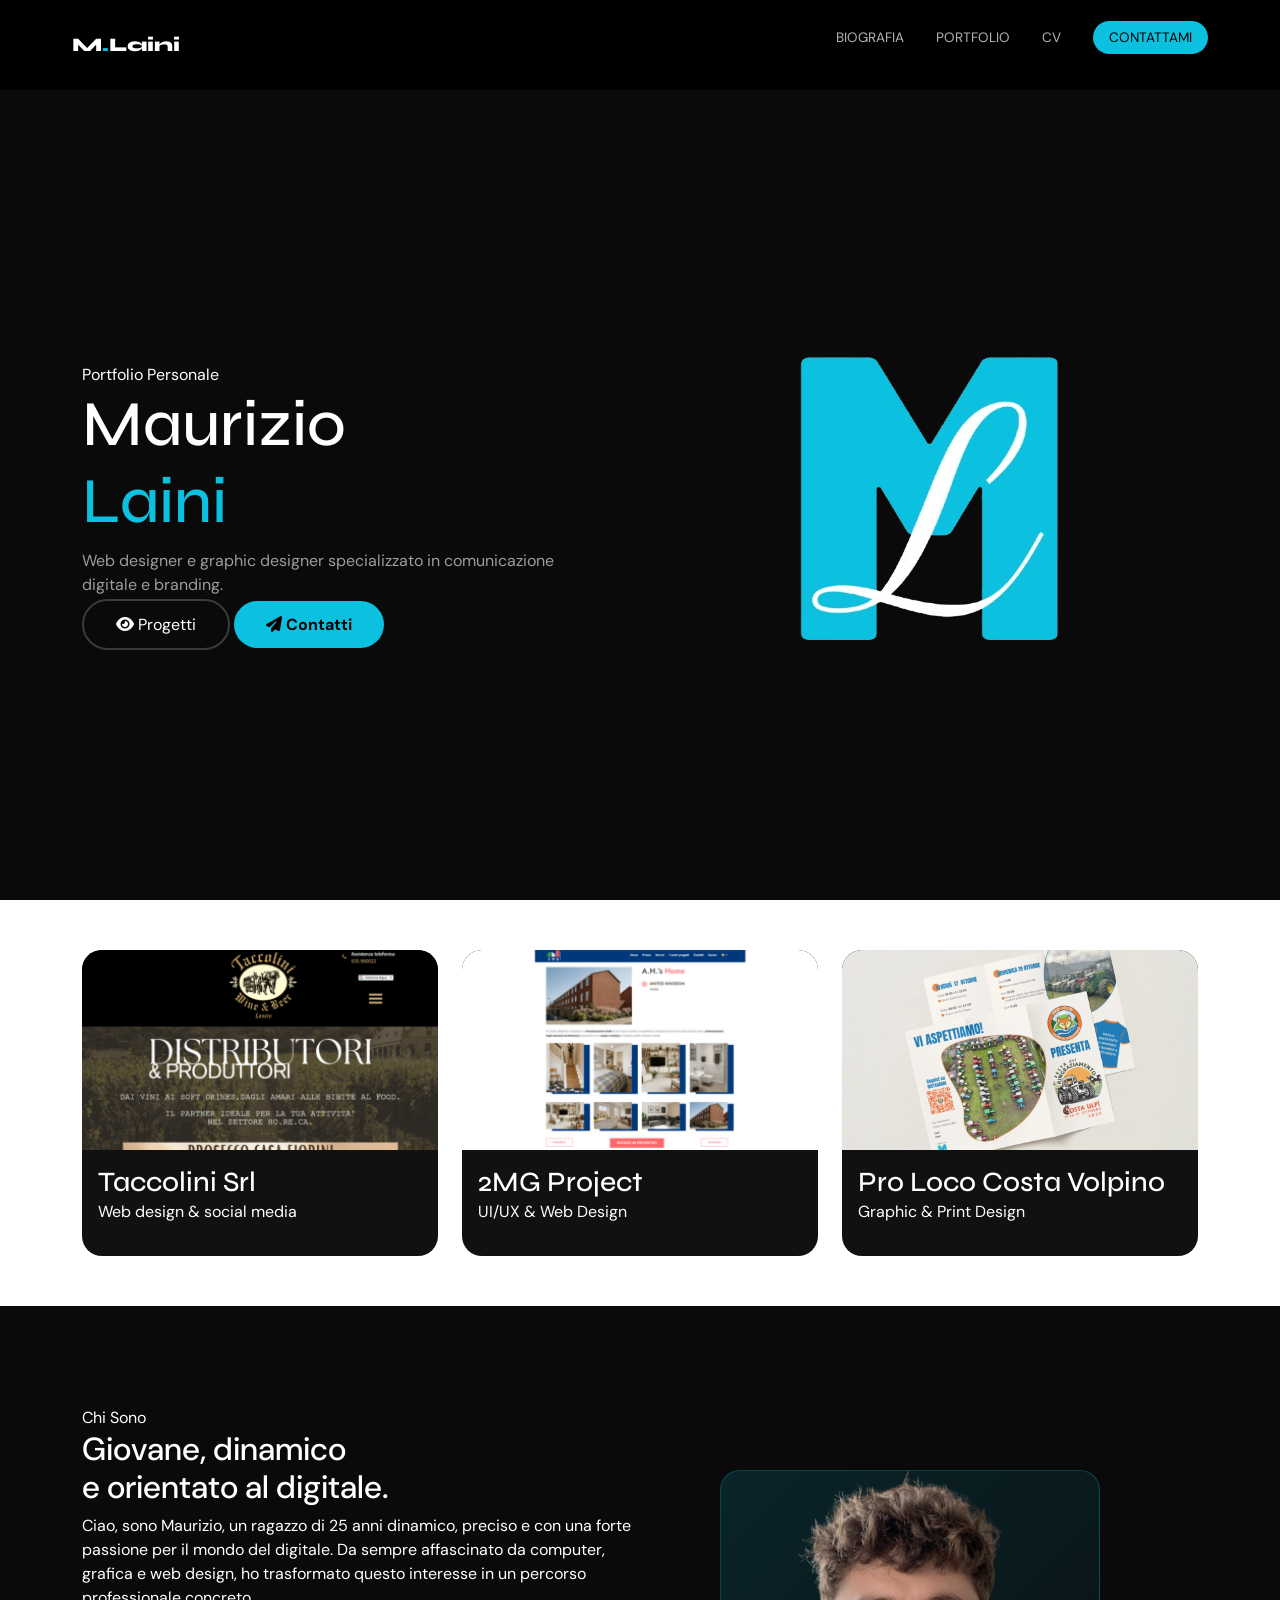
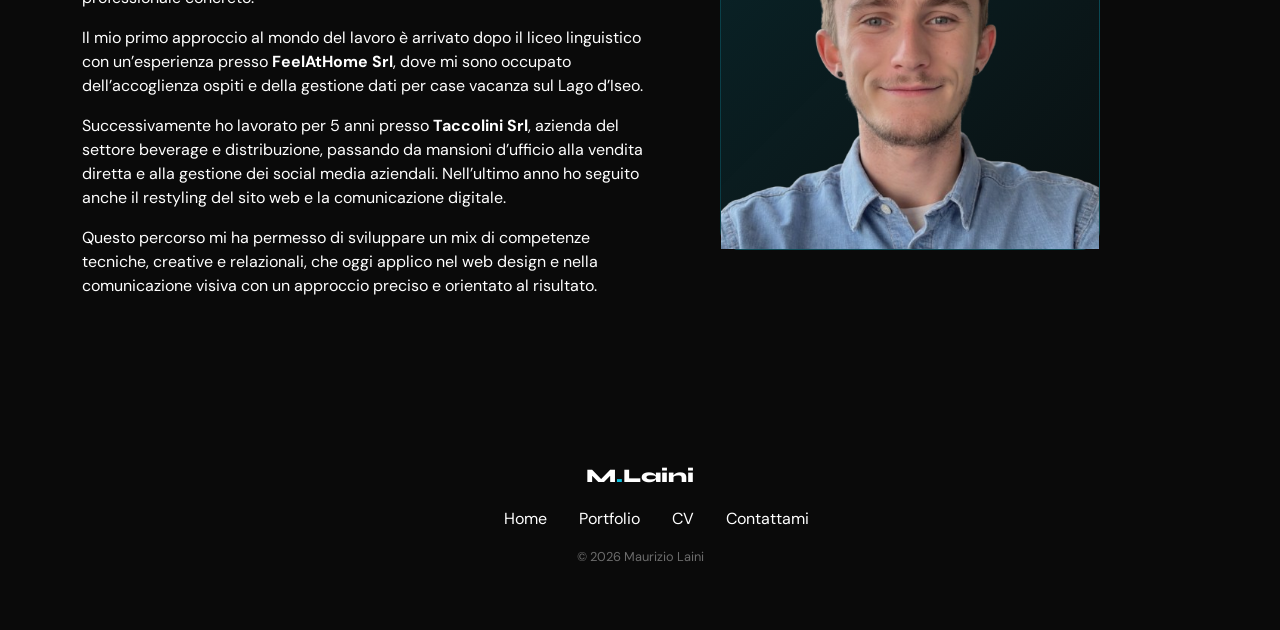
==== index.html @ 360e99af "Add files via upload" ====
<!DOCTYPE html>
<html lang="it">
<head>
  <meta charset="UTF-8">
  <meta name="viewport" content="width=device-width, initial-scale=1.0">
  <title>Maurizio Laini – Web & Graphic Designer</title>

  <meta name="description" content="Portfolio di Maurizio Laini, web designer e graphic designer specializzato in comunicazione digitale, branding e sviluppo web.">

  <!-- Open Graph -->
  <meta property="og:title" content="Maurizio Laini – Web & Graphic Designer">
  <meta property="og:description" content="Portfolio di Maurizio Laini, web designer e graphic designer specializzato in comunicazione digitale, branding e sviluppo web.">
  <meta property="og:type" content="website">
  <meta property="og:url" content="https://mauriziolaini.it">
  <meta property="og:image" content="images/og-preview.jpg">

  <!-- Fonts -->
  <link rel="preconnect" href="https://fonts.googleapis.com">
  <link rel="preconnect" href="https://fonts.gstatic.com" crossorigin>
  <link href="https://fonts.googleapis.com/css2?family=Syne:wght@700;800&family=DM+Sans:wght@400;500;700&display=swap" rel="stylesheet">

  <!-- CSS -->
  <link rel="stylesheet" href="https://cdn.jsdelivr.net/npm/bootstrap@5.3.2/dist/css/bootstrap.min.css">
  <link rel="stylesheet" href="https://cdnjs.cloudflare.com/ajax/libs/font-awesome/6.5.1/css/all.min.css">
  <link rel="stylesheet" href="css/style.css">

  <!-- FAVICON -->
  <link rel="icon" href="favicon.png" type="image/png">
</head>

<body>

<header>
  <nav class="navbar">

    <div class="nav-container">

      <a href="index.html" class="nav-brand">M<span>.</span>Laini</a>

      <!-- CHECKBOX -->
      <input type="checkbox" id="menu-toggle">

      <!-- HAMBURGER -->
      <label for="menu-toggle" class="nav-toggle">
        <span></span>
        <span></span>
        <span></span>
      </label>

      <!-- MENU -->
      <ul class="nav-links">
        <li><a href="index.html#about">Biografia</a></li>
        <li><a href="index.html#portfolio">Portfolio</a></li>
        <li><a href="cv.html">CV</a></li>
        <li><a href="contattami.html" class="nav-cta">Contattami</a></li>
      </ul>

    </div>

  </nav>
</header>

<main>

<section class="hero" id="home">
  <div class="container">
    <div class="row align-items-center">

      <div class="col-lg-6 hero-content">
        <div class="hero-eyebrow">Portfolio Personale</div>

        <h1 class="hero-name">
          Maurizio<br><span class="highlight">Laini</span>
        </h1>

        <p class="hero-subtitle">
          Web designer e graphic designer specializzato in comunicazione digitale e branding.
        </p>

        <div class="hero-btns">
          <a href="#portfolio" class="btn-outline"><i class="fa-solid fa-eye"></i> Progetti</a>
          <a href="contattami.html" class="btn-primary"><i class="fa-solid fa-paper-plane"></i> Contatti</a>
        </div>
      </div>

      <div class="col-lg-6 hero-image-wrap">
        <div class="hero-img-frame">
          <img src="img/Logo_No_Background 500x500.png" alt="Logo Maurizio Laini">
        </div>
      </div>

    </div>
  </div>
</section>

<section id="portfolio">
  <div class="container">
    <div class="portfolio-grid">

      <article class="portfolio-card">
        <div class="card-img">
          <img src="img/Taccolini_1.png" alt="Sito Taccolini">
        </div>
        <div class="card-body">
          <h3 class="card-title">
            <a href="https://www.taccolini.it/" target="_blank">Taccolini Srl</a>
          </h3>
          <p class="card-desc">Web design & social media</p>
        </div>
      </article>

      <article class="portfolio-card">
        <div class="card-img">
          <img src="img/2mgproject_3.png" alt="Sito 2MG Project">
        </div>
        <div class="card-body">
          <h3 class="card-title">
            <a href="https://www.2mgproject.com/" target="_blank">2MG Project</a>
          </h3>
          <p class="card-desc">UI/UX & Web Design</p>
        </div>
      </article>

      <article class="portfolio-card">
        <div class="card-img">
          <img src="img/Proloco_Ringraziamento 2.png" alt="Pro Loco Costa Volpino">
        </div>
        <div class="card-body">
          <h3 class="card-title">
            <a href="https://www.instagram.com/prolococostavolpino/" target="_blank">Pro Loco Costa Volpino</a>
          </h3>
          <p class="card-desc">Graphic & Print Design</p>
        </div>
      </article>

    </div>
  </div>
</section>

<section id="about" class="about">
  <div class="container">
    <div class="about-grid">

      <div class="about-content">
        <div class="section-label">Chi Sono</div>
        <h2 class="section-title">Giovane, dinamico<br>e orientato al digitale.</h2>

        <p class="section-desc">
          Ciao, sono Maurizio, un ragazzo di 25 anni dinamico, preciso e con una forte passione per il mondo del digitale.
          Da sempre affascinato da computer, grafica e web design, ho trasformato questo interesse in un percorso professionale concreto.
        </p>

        <p class="section-desc">
          Il mio primo approccio al mondo del lavoro è arrivato dopo il liceo linguistico con un’esperienza presso
          <strong>FeelAtHome Srl</strong>, dove mi sono occupato dell’accoglienza ospiti e della gestione dati per case vacanza sul Lago d’Iseo.
        </p>

        <p class="section-desc">
          Successivamente ho lavorato per 5 anni presso <strong>Taccolini Srl</strong>, azienda del settore beverage e distribuzione,
          passando da mansioni d’ufficio alla vendita diretta e alla gestione dei social media aziendali.
          Nell’ultimo anno ho seguito anche il restyling del sito web e la comunicazione digitale.
        </p>

        <p class="section-desc">
          Questo percorso mi ha permesso di sviluppare un mix di competenze tecniche, creative e relazionali,
          che oggi applico nel web design e nella comunicazione visiva con un approccio preciso e orientato al risultato.
        </p>
      </div>

      <div class="about-image">
        <div class="about-frame">
          <img src="img/me.png" alt="Foto Maurizio Laini">
        </div>
      </div>

    </div>
  </div>
</section>

</main>

<footer>
  <div class="container">
    <div class="nav-brand">M<span>.</span>Laini</div>

    <ul class="footer-links">
      <li><a href="index.html">Home</a></li>
      <li><a href="#portfolio">Portfolio</a></li>
      <li><a href="cv.html">CV</a></li>
      <li><a href="contattami.html">Contattami</a></li>
    </ul>

    <p class="footer-copy">© 2026 Maurizio Laini</p>
  </div>
</footer>

</body>
</html>
---- css/style.css ----
/* VARIABILI */
:root {
  --primary: #0cc0df;
  --black: #0a0a0a;
  --white: #fff;
  --gray: #f4f4f4;
  --gray-light: #f8f9fa;
  --gray-mid: #e5e5e5;
  --gray-text: #777;
  --text: #555;

  --radius: 12px;
  --radius-lg: 20px;

  --transition: all 0.3s ease;

  --font-display: 'Syne', sans-serif;
  --font-body: 'DM Sans', sans-serif;
}

/* BODY */
* {
  margin: 0;
  padding: 0;
  box-sizing: border-box;
}

body {
  font-family: var(--font-body);
  background: var(--white);
  color: var(--black);
  overflow-x: hidden;
}

a {
  text-decoration: none;
  color: inherit;
}

/* NAVBAR */
.navbar {
  position: fixed;
  top: 0;
  width: 100%;
  height: 90px;
  display: flex;
  align-items: center;
  background: rgba(0, 0, 0, 0.95);
  backdrop-filter: blur(10px);
  z-index: 1000;
}

.nav-container {
  width: 100%;
  max-width: 1200px;
  margin: 0 auto;
  padding: 0 2rem;
  display: flex;
  justify-content: space-between;
  align-items: center;
}

.nav-brand {
  font-family: var(--font-display);
  font-weight: 800;
  color: var(--white);
  font-size: 1.2rem;
}

.nav-brand span {
  color: var(--primary);
}

/* MENU DESKTOP */
.nav-links {
  display: flex;
  gap: 2rem;
  list-style: none;
}

.nav-links a {
  color: rgba(255, 255, 255, 0.7);
  font-size: 0.85rem;
  text-transform: uppercase;
  transition: var(--transition);
}

.nav-links a:hover {
  color: var(--white);
}

.nav-cta {
  background: var(--primary);
  padding: 0.5rem 1rem;
  border-radius: 50px;
  color: #000 !important;
}

/* CHECKBOX */
#menu-toggle {
  display: none;
}

/* HAMBURGER */
.nav-toggle {
  display: none;
  flex-direction: column;
  gap: 5px;
  cursor: pointer;
}

.nav-toggle span {
  width: 26px;
  height: 3px;
  background: white;
  border-radius: 2px;
  transition: 0.3s;
}

/* MOBILE */
@media (max-width: 991px) {

  .nav-toggle {
    display: flex;
  }

  .nav-links {
    position: absolute;
    top: 90px;
    left: 0;
    width: 100%;
    background: var(--black);

    flex-direction: column;
    align-items: center;
    gap: 1.5rem;

    max-height: 0;
    overflow: hidden;

    transition: max-height 0.4s ease;
    padding: 0;
  }

  .nav-links li {
    padding: 10px 0;
  }

  /* MENU APERTO */
  #menu-toggle:checked ~ .nav-links {
    max-height: 400px;
    padding: 20px 0;
  }

  /* ANIMAZIONE HAMBURGER */
  #menu-toggle:checked + .nav-toggle span:nth-child(1) {
    transform: rotate(45deg) translate(5px, 5px);
  }

  #menu-toggle:checked + .nav-toggle span:nth-child(2) {
    opacity: 0;
  }

  #menu-toggle:checked + .nav-toggle span:nth-child(3) {
    transform: rotate(-45deg) translate(6px, -6px);
  }
}

/* HERO */
.hero {
  min-height: 100vh;
  background: var(--black);
  color: var(--white);
  display: flex;
  align-items: center;
  padding-top: 100px;
}

.hero-name {
  font-family: var(--font-display);
  font-size: 4rem;
}

.highlight {
  color: var(--primary);
}

.hero-subtitle {
  max-width: 500px;
  color: rgba(255, 255, 255, 0.6);
}

.hero-img-frame {
  text-align: center;
}

/* BUTTONS */
.btn-primary {
  background: var(--primary);
  padding: 0.8rem 2rem;
  border-radius: 50px;
  color: #000;
  font-weight: 700;
}

.btn-outline {
  border: 2px solid rgba(255, 255, 255, 0.2);
  padding: 0.8rem 2rem;
  border-radius: 50px;
  color: var(--white);
}

/* PORTFOLIO */
.portfolio-grid {
  display: grid;
  grid-template-columns: repeat(3, 1fr);
  gap: 1.5rem;
  padding: 50px 0;
}

.portfolio-card {
  background: #111;
  border-radius: var(--radius-lg);
  overflow: hidden;
}

.card-img {
  height: 200px;
  background: linear-gradient(135deg, #1a1a2e, #16213e);
}

.card-img img {
  width: 100%;
  height: 100%;
  object-fit: cover;
}

.card-body {
  padding: 1rem;
  color: var(--white);
}

.card-title {
  font-family: var(--font-display);
}

/* ABOUT */
.about {
  background: var(--black);
  color: var(--white);
  padding: 100px 0;
}

.about-grid {
  display: grid;
  grid-template-columns: 1.2fr 1fr;
  gap: 4rem;
  align-items: center;
}

.about-frame {
  max-width: 380px;
  aspect-ratio: 1;
  border-radius: var(--radius-lg);
  background: linear-gradient(135deg, rgba(12, 192, 223, 0.15), rgba(12, 192, 223, 0.03));
  border: 1px solid rgba(12, 192, 223, 0.25);
  display: flex;
  align-items:center;
  justify-content: center;
}

.about-frame img {
  width: 100%;
  height: 100%;
  object-fit: cover;
}

/* CONTATTAMI */
.contact-hero {
  background: var(--black);
  color: var(--white);
  padding: 160px 0 100px;
  text-align: center;
}

.contact-grid {
  display: grid;
  grid-template-columns: 1fr 1.5fr;
  gap: 4rem;
  padding: 100px 0;
}

.contact-info {
  background: var(--black);
  color: var(--white);
  padding: 2.5rem;
  border-radius: var(--radius-lg);
}

.contact-item {
  display: flex;
  gap: 1rem;
  margin-bottom: 1.5rem;
}

.contact-icon {
  width: 40px;
  height: 40px;
  background: rgba(12, 192, 223, 0.15);
  border-radius: 10px;
  display: flex;
  align-items: center;
  justify-content: center;
  color: var(--primary);
}

.service-tags {
  display: flex;
  flex-wrap: wrap;
  gap: 0.5rem;
}

.service-tag {
  font-size: 0.75rem;
  padding: 0.3rem 0.8rem;
  border-radius: 50px;
  background: rgba(12, 192, 223, 0.1);
  color: var(--primary);
}

/* FORM */
.contact-form {
  background: var(--white);
  padding: 2.5rem;
  border-radius: var(--radius-lg);
}

.form-group {
  margin-bottom: 1.2rem;
}

.form-group input,
.form-group select,
.form-group textarea {
  width: 100%;
  padding: 0.8rem;
  border: 1px solid var(--gray-mid);
  border-radius: var(--radius);
}

.submit-btn {
  width: 100%;
  background: var(--primary);
  border: none;
  padding: 0.9rem;
  border-radius: 50px;
  font-weight: 700;
}

/* CV */
.cv-page {
  background: var(--gray-light);
  padding-top: 100px;
}

.cv-hero {
  background: var(--black);
  color: var(--white);
  padding: 160px 0 100px;
  text-align: center;
}
.cv-container {
  background: var(--white);
  border-radius: var(--radius-lg);
  padding: 3rem;
  margin-top: -60px;
  box-shadow: 0 20px 60px rgba(0, 0, 0, 0.08);
}

.cv-header {
  display: flex;
  gap: 2rem;
  align-items: center;
  border-bottom: 1px solid var(--gray-mid);
  padding-bottom: 2rem;
  margin-bottom: 2rem;
}

.cv-avatar {
  width: 80px;
  height: 80px;
  border-radius: 50%;
  background: var(--primary);
  display: flex;
  align-items: center;
  justify-content: center;
  font-weight: 800;
}

.cv-body {
  display: grid;
  grid-template-columns: 300px 1fr;
  gap: 3rem;
}

.cv-sidebar {
  border-right: 1px solid var(--gray-mid);
  padding-right: 1.5rem;
}

.cv-section {
  margin-bottom: 2rem;
  background-color: var(--black);
}

.cv-skill-item {
  font-size: 0.85rem;
  padding: 0.35rem 0.6rem;
  border-radius: 50px;
  background: rgba(12, 192, 223, 0.08);
  color: var(--primary);
  display: inline-block;
  margin: 0.2rem;
}

/* FOOTER */
footer {
  background: var(--black);
  color: var(--white);
  padding: 3rem 0;
  text-align: center;
}

.footer-links {
  display: flex;
  justify-content: center;
  gap: 2rem;
  list-style: none;
  margin: 1rem 0;
}

.footer-copy {
  font-size: 0.8rem;
  color: rgba(255, 255, 255, 0.4);
}

/* RESPONSIVE */
@media (max-width: 992px) {
  .portfolio-grid {
    grid-template-columns: 1fr;
  }

  .cv-body {
    grid-template-columns: 1fr;
  }

  .cv-sidebar {
    border-right: none;
    border-bottom: 1px solid var(--gray-mid);
    padding-bottom: 2rem;
  }
}

@media (max-width: 768px) {
  .about-grid,
  .contact-grid {
    grid-template-columns: 1fr;
  }

  .cv-header {
    flex-direction: column;
    align-items: flex-start;
  }
}
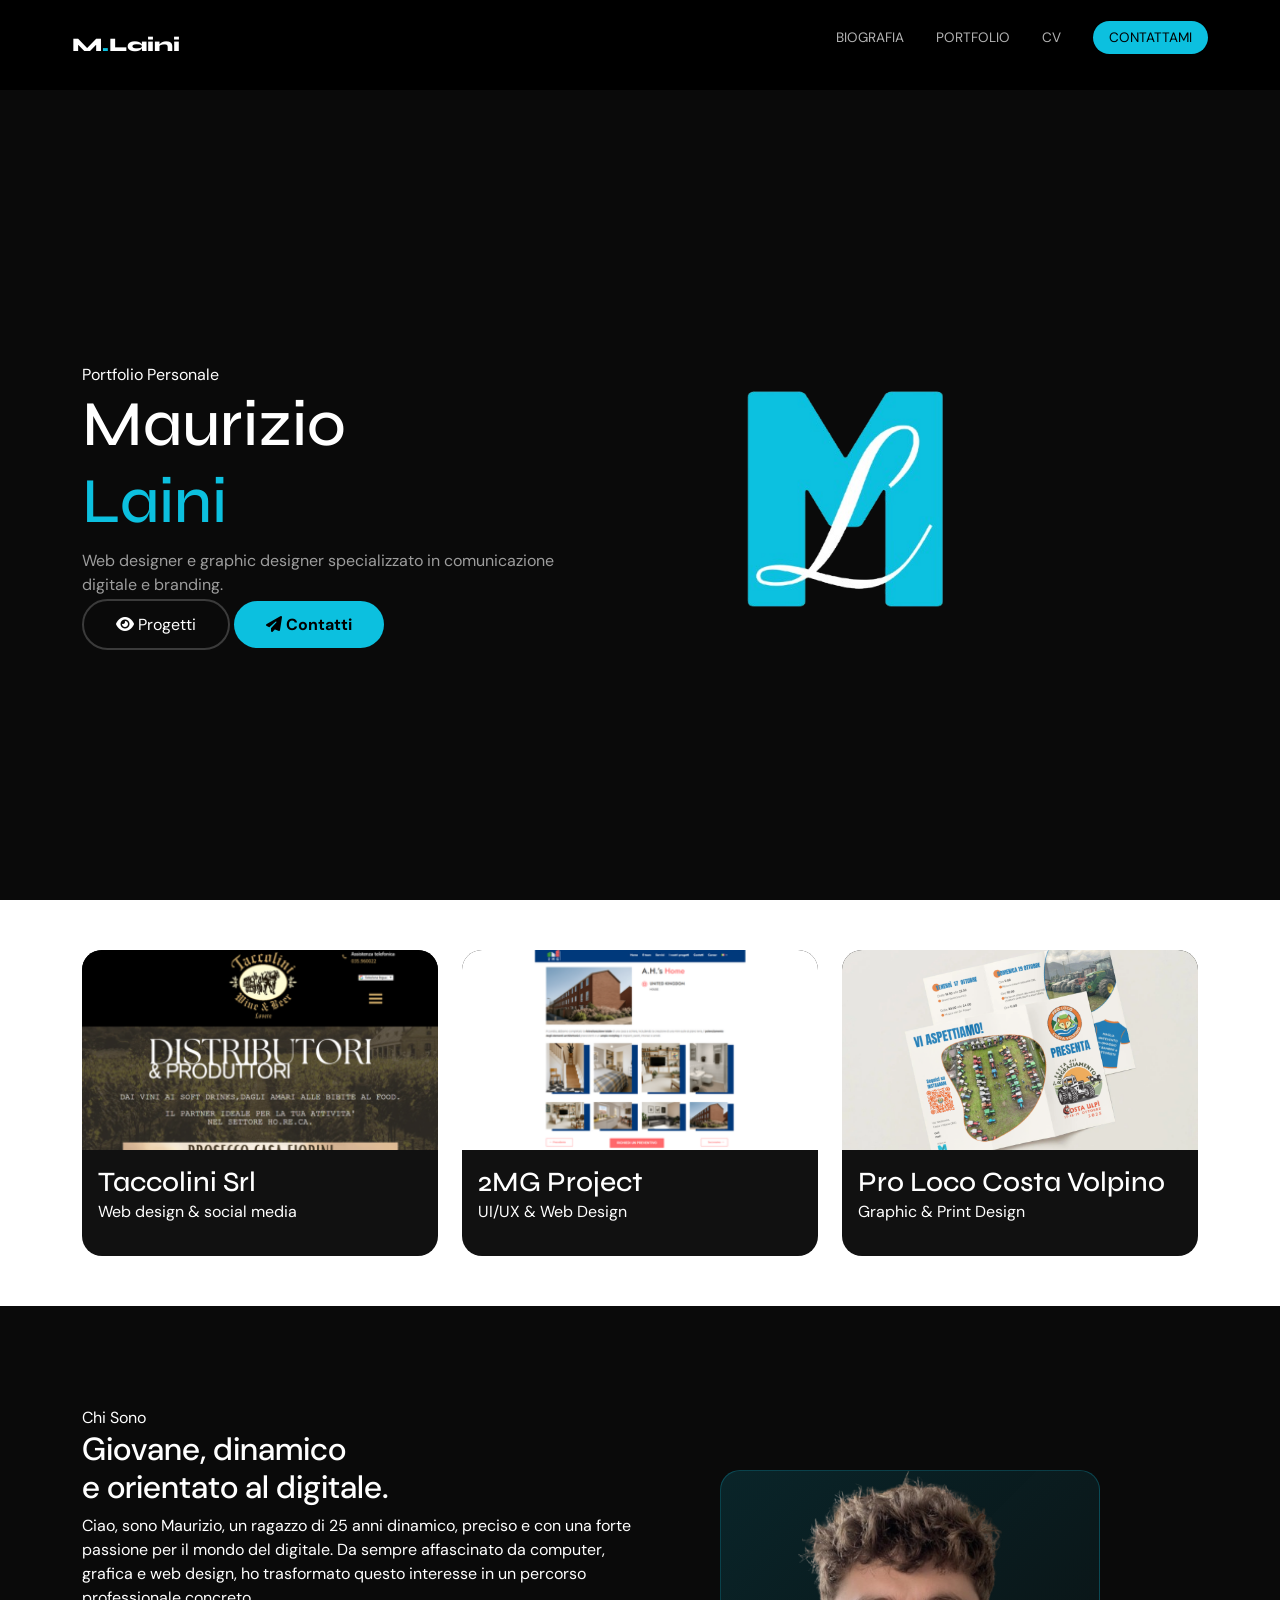
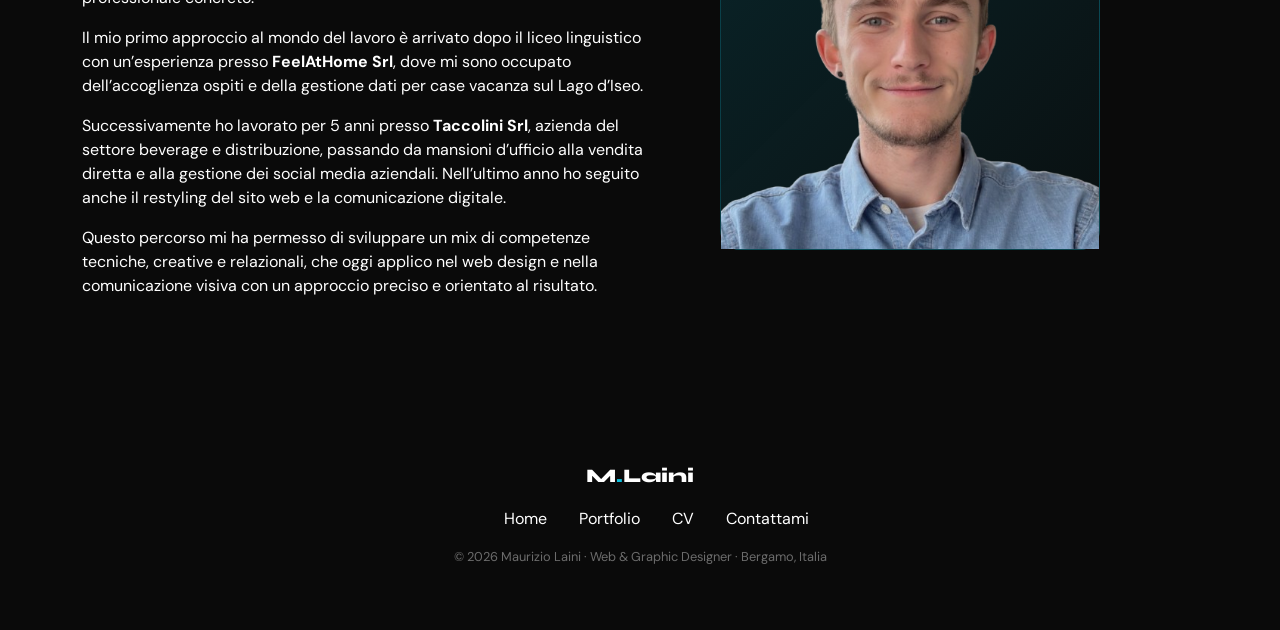
==== commit 57a7dff9: "Add files via upload" ====
--- a/index.html
+++ b/index.html
@@ -190,7 +190,7 @@
       <li><a href="contattami.html">Contattami</a></li>
     </ul>
 
-    <p class="footer-copy">© 2026 Maurizio Laini</p>
+    <p class="footer-copy">© 2026 Maurizio Laini · Web &amp; Graphic Designer · Bergamo, Italia</p>
   </div>
 </footer>
 
--- a/css/style.css
+++ b/css/style.css
@@ -37,6 +37,16 @@
   color: inherit;
 }
 
+img {
+  max-width: 100%;
+  height: auto;
+  display: block;
+}
+
+html, body {
+  overflow-x: hidden;
+}
+
 /* NAVBAR */
 .navbar {
   position: fixed;
@@ -191,7 +201,17 @@
 }
 
 .hero-img-frame {
-  text-align: center;
+  max-width: 380px;
+  aspect-ratio: 1;
+  display: flex;
+  align-items:center;
+  justify-content: center;
+}
+
+.hero-img-frame img {
+  width: 100%;
+  height: 100%;
+  object-fit: cover;
 }
 
 /* BUTTONS */
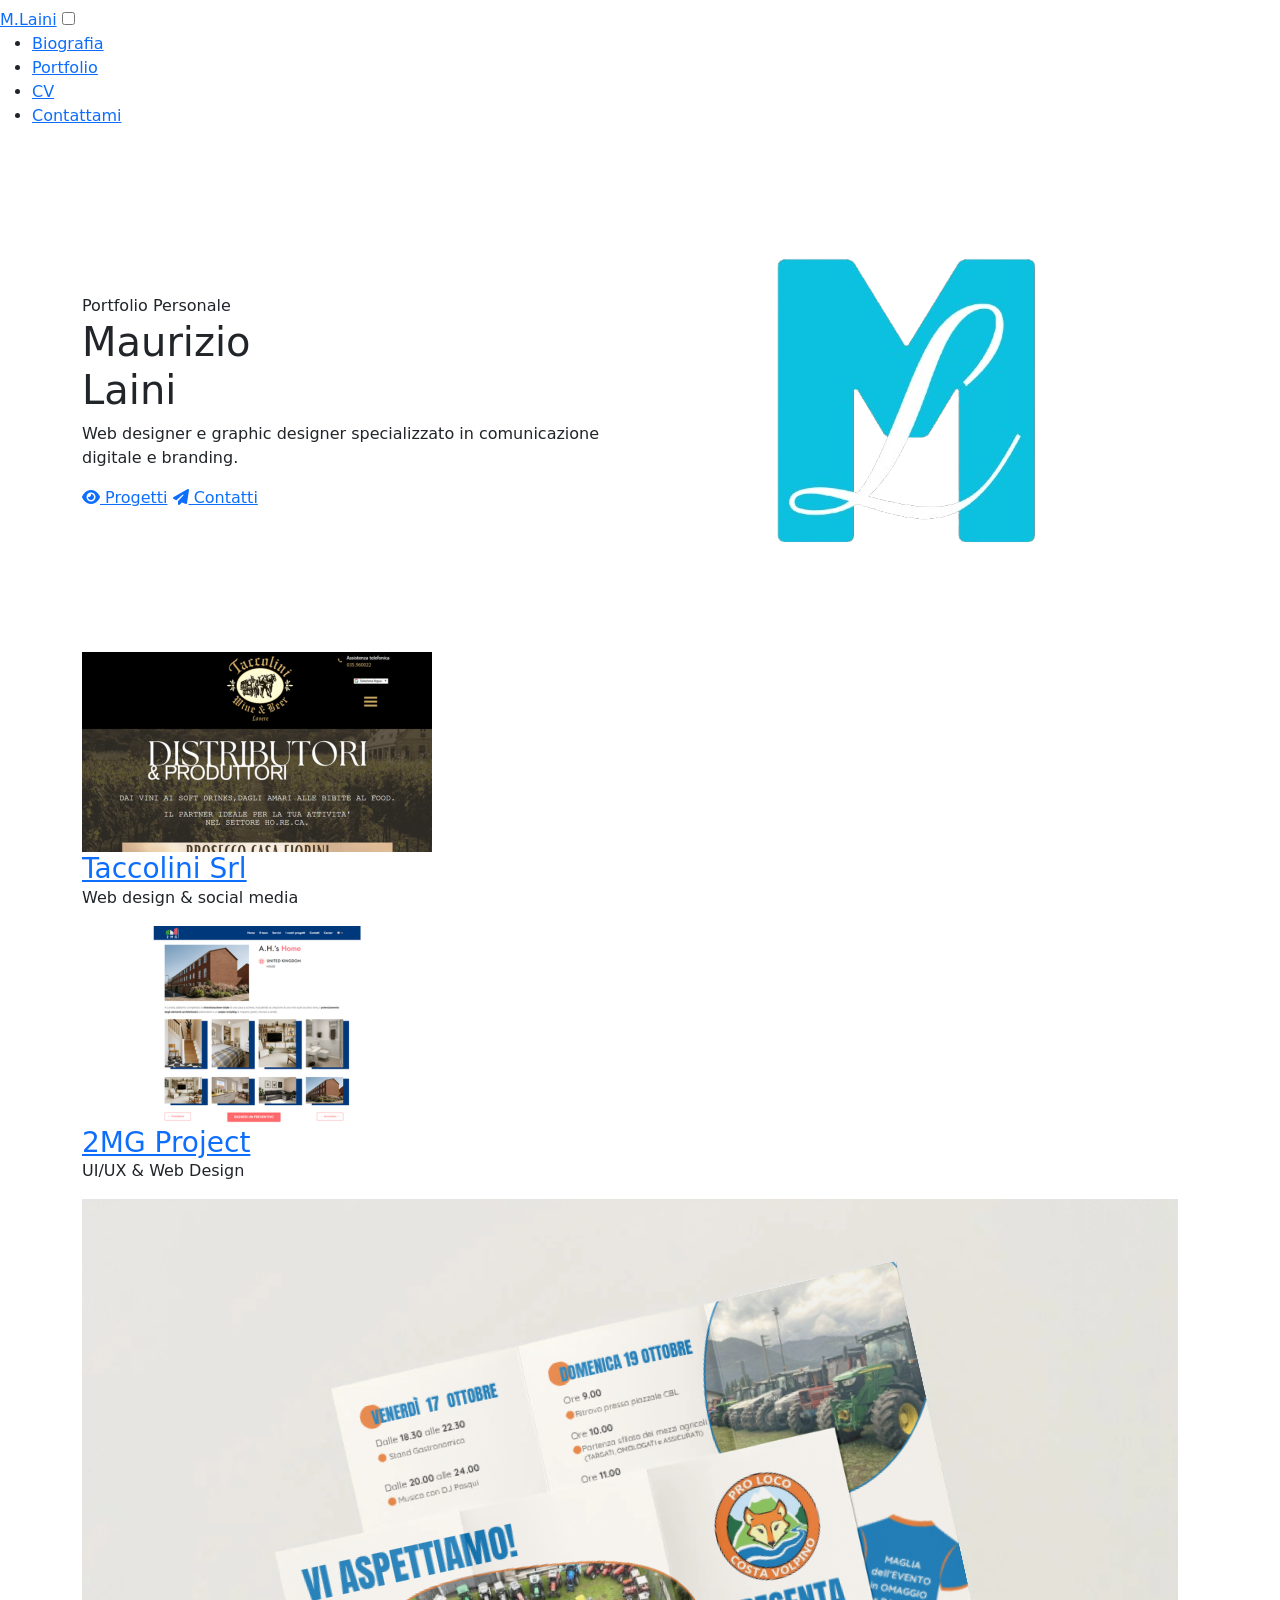
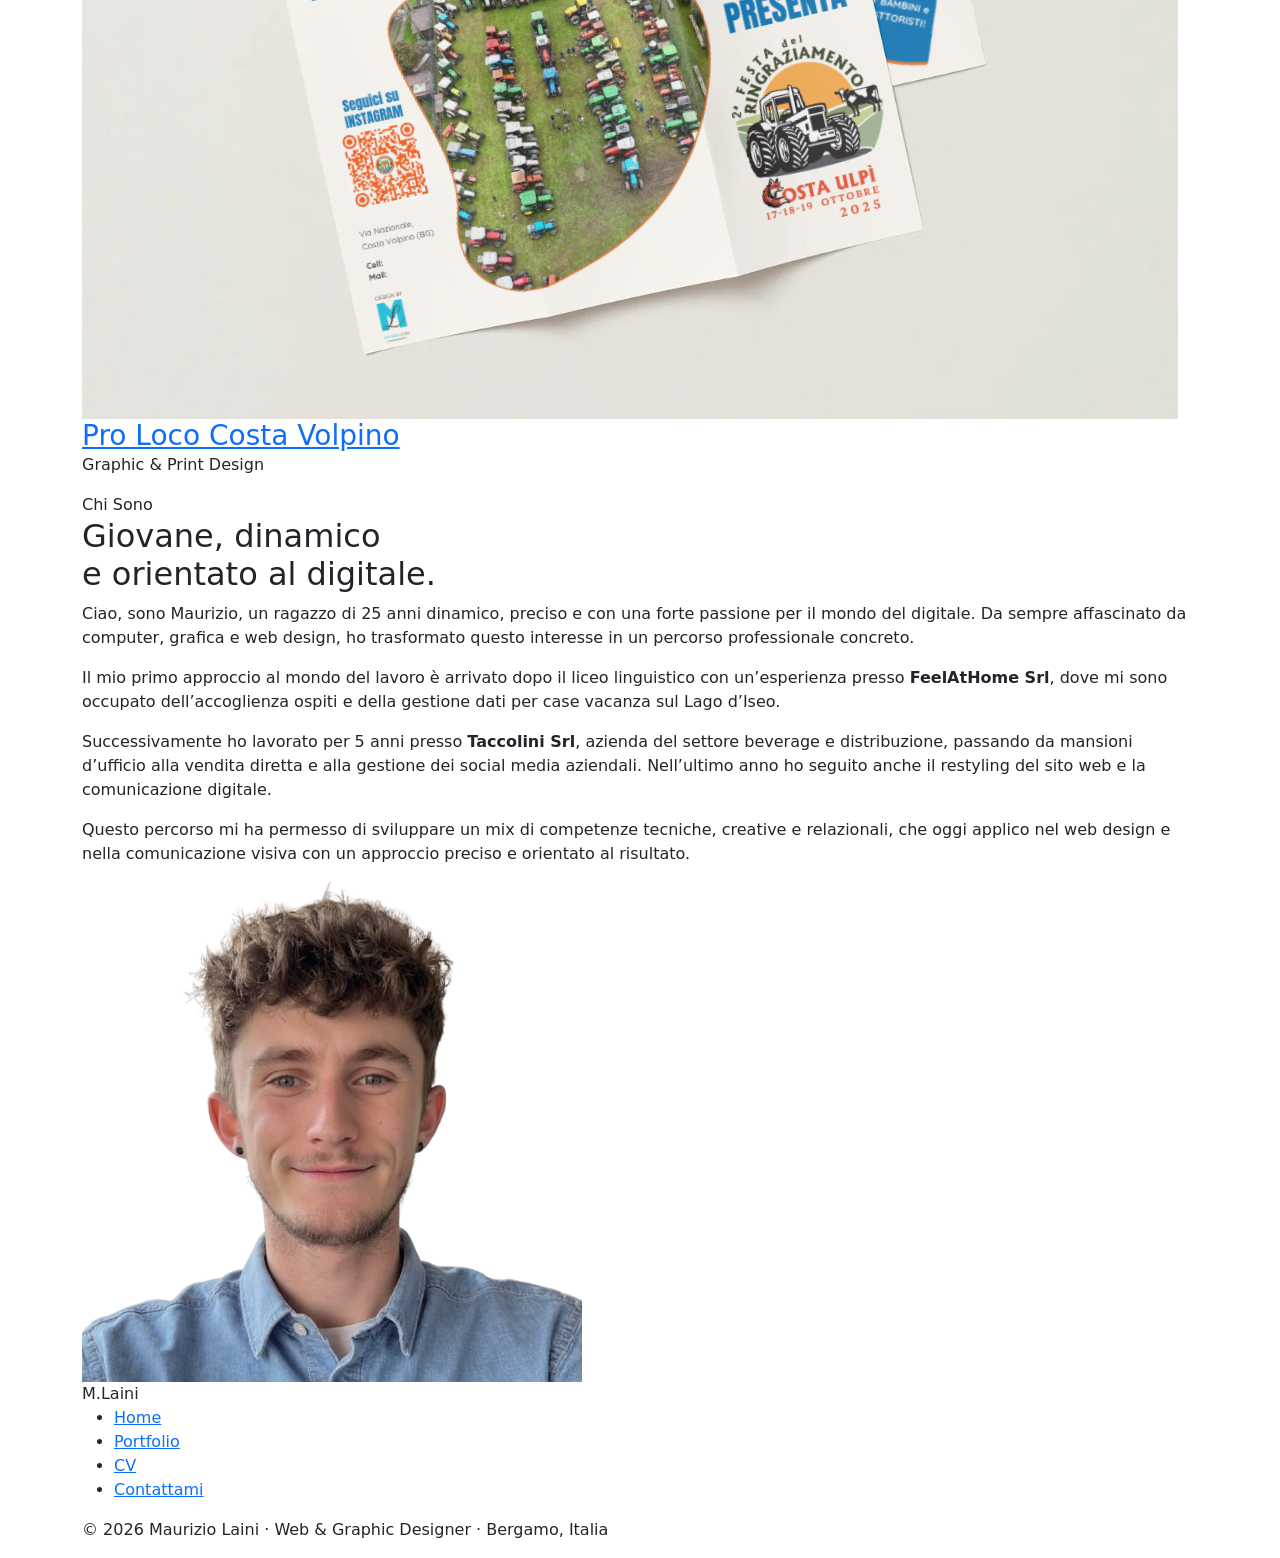
==== commit f4590f6b: "Add files via upload" ====
--- a/index.html
+++ b/index.html
@@ -7,29 +7,30 @@
 
   <meta name="description" content="Portfolio di Maurizio Laini, web designer e graphic designer specializzato in comunicazione digitale, branding e sviluppo web.">
 
-  <!-- Open Graph -->
+<!-- Open Graph -->
   <meta property="og:title" content="Maurizio Laini – Web & Graphic Designer">
   <meta property="og:description" content="Portfolio di Maurizio Laini, web designer e graphic designer specializzato in comunicazione digitale, branding e sviluppo web.">
   <meta property="og:type" content="website">
-  <meta property="og:url" content="https://mauriziolaini.it">
-  <meta property="og:image" content="images/og-preview.jpg">
-
-  <!-- Fonts -->
+  <meta property="og:url" content="https://https://mauriziolaini.github.io/Portfolio/">
+  <meta property="og:image" content="img/Logo_Black_Background.png">
+
+<!-- Fonts -->
   <link rel="preconnect" href="https://fonts.googleapis.com">
   <link rel="preconnect" href="https://fonts.gstatic.com" crossorigin>
   <link href="https://fonts.googleapis.com/css2?family=Syne:wght@700;800&family=DM+Sans:wght@400;500;700&display=swap" rel="stylesheet">
 
-  <!-- CSS -->
+<!-- CSS -->
   <link rel="stylesheet" href="https://cdn.jsdelivr.net/npm/bootstrap@5.3.2/dist/css/bootstrap.min.css">
   <link rel="stylesheet" href="https://cdnjs.cloudflare.com/ajax/libs/font-awesome/6.5.1/css/all.min.css">
   <link rel="stylesheet" href="css/style.css">
 
-  <!-- FAVICON -->
+<!-- FAVICON -->
   <link rel="icon" href="favicon.png" type="image/png">
 </head>
 
 <body>
 
+<!-- Navbar -->
 <header>
   <nav class="navbar">
 
@@ -37,17 +38,14 @@
 
       <a href="index.html" class="nav-brand">M<span>.</span>Laini</a>
 
-      <!-- CHECKBOX -->
       <input type="checkbox" id="menu-toggle">
 
-      <!-- HAMBURGER -->
       <label for="menu-toggle" class="nav-toggle">
         <span></span>
         <span></span>
         <span></span>
       </label>
 
-      <!-- MENU -->
       <ul class="nav-links">
         <li><a href="index.html#about">Biografia</a></li>
         <li><a href="index.html#portfolio">Portfolio</a></li>
@@ -62,6 +60,7 @@
 
 <main>
 
+<!-- Hero -->
 <section class="hero" id="home">
   <div class="container">
     <div class="row align-items-center">
@@ -93,6 +92,7 @@
   </div>
 </section>
 
+<!-- Portfolio -->
 <section id="portfolio">
   <div class="container">
     <div class="portfolio-grid">
@@ -137,6 +137,7 @@
   </div>
 </section>
 
+<!-- About -->
 <section id="about" class="about">
   <div class="container">
     <div class="about-grid">
@@ -179,9 +180,10 @@
 
 </main>
 
+<!-- Footer -->
 <footer>
   <div class="container">
-    <div class="nav-brand">M<span>.</span>Laini</div>
+    <div class="footer-brand">M<span>.</span>Laini</div>
 
     <ul class="footer-links">
       <li><a href="index.html">Home</a></li>
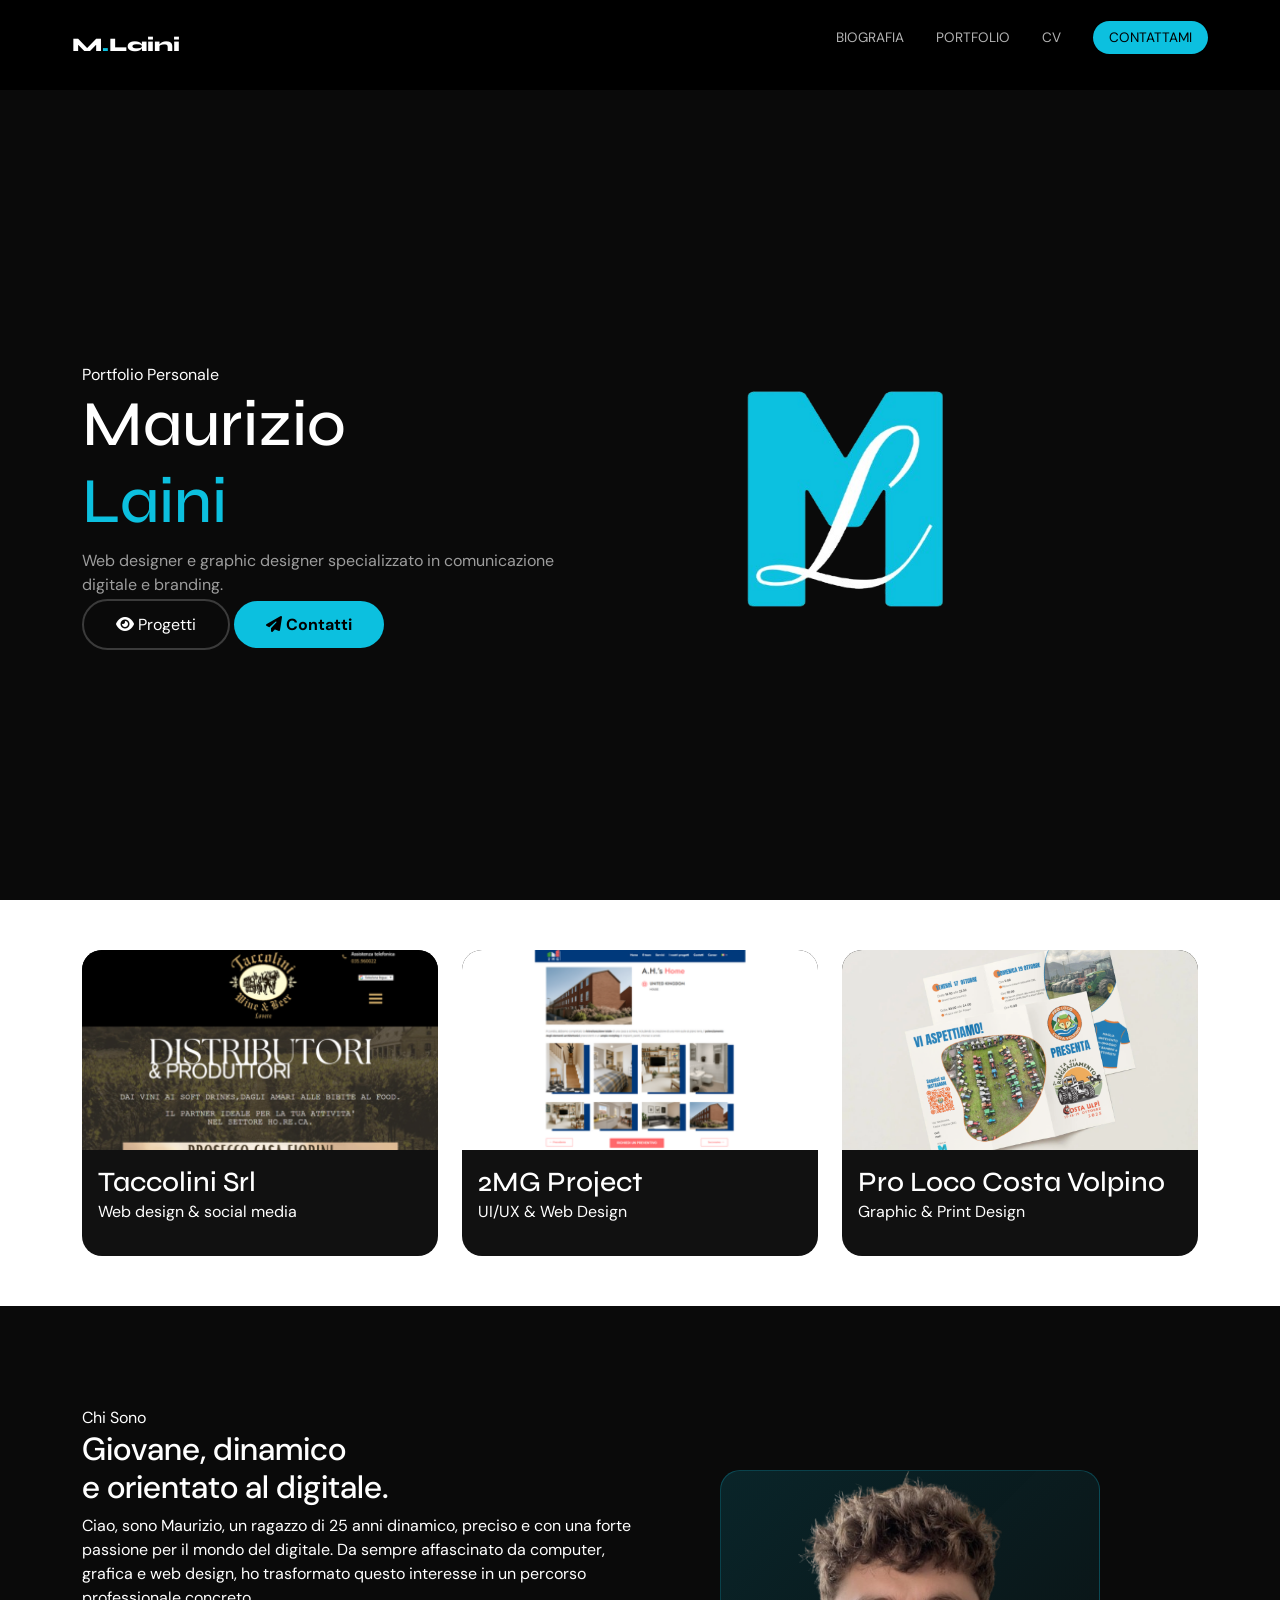
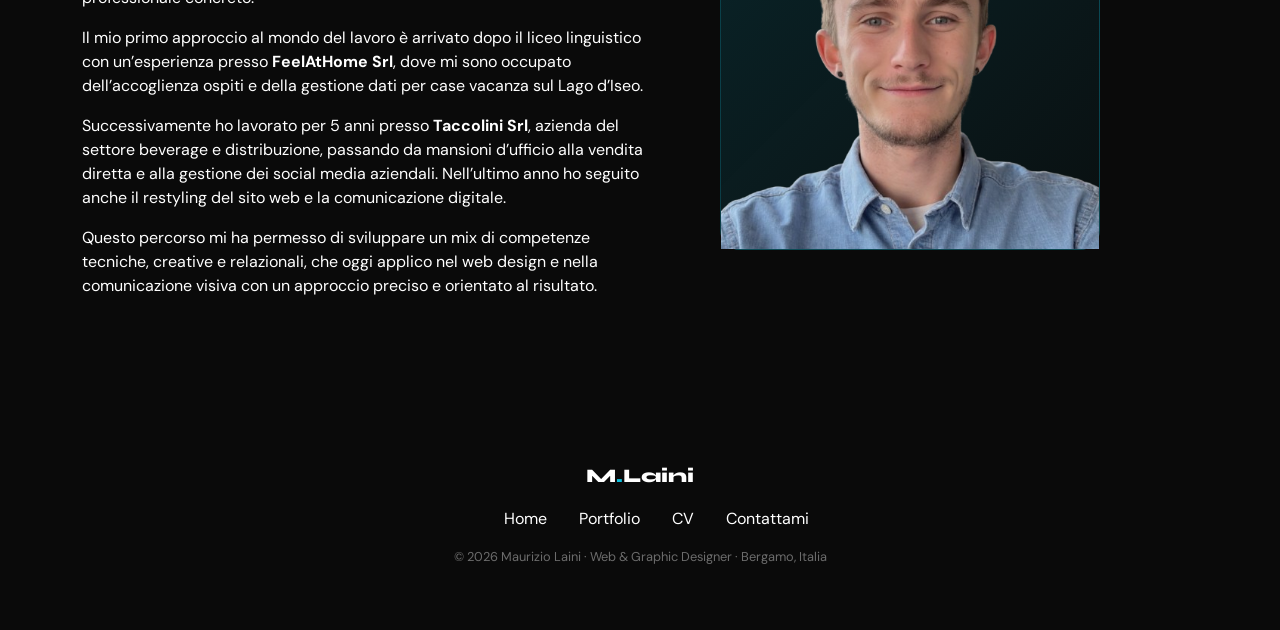
==== commit f4170765: "Update index.html" ====
--- a/index.html
+++ b/index.html
@@ -11,7 +11,7 @@
   <meta property="og:title" content="Maurizio Laini – Web & Graphic Designer">
   <meta property="og:description" content="Portfolio di Maurizio Laini, web designer e graphic designer specializzato in comunicazione digitale, branding e sviluppo web.">
   <meta property="og:type" content="website">
-  <meta property="og:url" content="https://https://mauriziolaini.github.io/Portfolio/">
+  <meta property="og:url" content="https://mauriziolaini.github.io/Portfolio/">
   <meta property="og:image" content="img/Logo_Black_Background.png">
 
 <!-- Fonts -->
@@ -197,4 +197,4 @@
 </footer>
 
 </body>
-</html>+</html>
--- a/css/style.css
+++ b/css/style.css
@@ -0,0 +1,446 @@
+:root {
+  --primary: #0cc0df;
+  --black: #0a0a0a;
+  --white: #fff;
+  --gray: #f4f4f4;
+  --gray-light: #f8f9fa;
+  --gray-mid: #e5e5e5;
+  --gray-text: #777;
+  --text: #555;
+  --radius: 12px;
+  --radius-lg: 20px;
+  --transition: all 0.3s ease;
+  --font-display: 'Syne', sans-serif;
+  --font-body: 'DM Sans', sans-serif;
+}
+
+* {
+  margin: 0;
+  padding: 0;
+  box-sizing: border-box;
+}
+
+html, body {
+  overflow-x: hidden;
+}
+
+body {
+  font-family: var(--font-body);
+  background: var(--white);
+  color: var(--black);
+  overflow-x: hidden;
+}
+
+a {
+  text-decoration: none;
+  color: inherit;
+}
+
+img {
+  max-width: 100%;
+  height: auto;
+  display: block;
+}
+
+.navbar {
+  position: fixed;
+  top: 0;
+  width: 100%;
+  height: 90px;
+  display: flex;
+  align-items: center;
+  background: rgba(0, 0, 0, 0.95);
+  backdrop-filter: blur(10px);
+  z-index: 1000;
+}
+.navbar .nav-container {
+  width: 100%;
+  max-width: 1200px;
+  margin: 0 auto;
+  padding: 0 2rem;
+  display: flex;
+  justify-content: space-between;
+  align-items: center;
+}
+.navbar .nav-brand {
+  font-family: var(--font-display);
+  font-weight: 800;
+  color: var(--white);
+  font-size: 1.2rem;
+}
+.navbar .nav-brand span {
+  color: var(--primary);
+}
+.navbar .nav-links {
+  display: flex;
+  gap: 2rem;
+  list-style: none;
+}
+.navbar .nav-links a {
+  color: rgba(255, 255, 255, 0.7);
+  font-size: 0.85rem;
+  text-transform: uppercase;
+  transition: var(--transition);
+}
+.navbar .nav-links a:hover {
+  color: var(--white);
+}
+.navbar .nav-cta {
+  background: var(--primary);
+  padding: 0.5rem 1rem;
+  border-radius: 50px;
+  color: #000 !important;
+}
+
+#menu-toggle {
+  display: none;
+}
+
+.nav-toggle {
+  display: none;
+  flex-direction: column;
+  gap: 5px;
+  cursor: pointer;
+}
+.nav-toggle span {
+  width: 26px;
+  height: 3px;
+  background: white;
+  border-radius: 2px;
+  transition: 0.3s;
+}
+
+@media (max-width: 991px) {
+  .nav-toggle {
+    display: flex;
+  }
+  .nav-links {
+    position: absolute;
+    top: 90px;
+    left: 0;
+    width: 100%;
+    background: var(--black);
+    flex-direction: column;
+    align-items: center;
+    gap: 1.5rem;
+    max-height: 0;
+    overflow: hidden;
+    transition: max-height 0.4s ease;
+    padding: 0;
+  }
+  .nav-links li {
+    padding: 10px 0;
+  }
+  #menu-toggle:checked ~ .nav-links {
+    max-height: 400px;
+    padding: 20px 0;
+  }
+  #menu-toggle:checked + .nav-toggle span:nth-child(1) {
+    transform: rotate(45deg) translate(5px, 5px);
+  }
+  #menu-toggle:checked + .nav-toggle span:nth-child(2) {
+    opacity: 0;
+  }
+  #menu-toggle:checked + .nav-toggle span:nth-child(3) {
+    transform: rotate(-45deg) translate(6px, -6px);
+  }
+}
+.hero {
+  min-height: 100vh;
+  background: var(--black);
+  color: var(--white);
+  display: flex;
+  align-items: center;
+  padding-top: 100px;
+}
+.hero-name {
+  font-family: var(--font-display);
+  font-size: 4rem;
+}
+.hero-subtitle {
+  max-width: 500px;
+  color: rgba(255, 255, 255, 0.6);
+}
+.hero-img-frame {
+  max-width: 380px;
+  aspect-ratio: 1;
+  display: flex;
+  align-items: center;
+  justify-content: center;
+}
+.hero-img-frame img {
+  width: 100%;
+  height: 100%;
+  -o-object-fit: cover;
+     object-fit: cover;
+}
+
+.highlight {
+  color: var(--primary);
+}
+
+footer {
+  background: var(--black);
+  color: var(--white);
+  padding: 3rem 0;
+  text-align: center;
+}
+footer .footer-brand {
+  font-family: var(--font-display);
+  font-weight: 800;
+  color: var(--white);
+  font-size: 1.2rem;
+}
+footer .footer-brand span {
+  color: var(--primary);
+}
+footer .footer-links {
+  display: flex;
+  justify-content: center;
+  gap: 2rem;
+  list-style: none;
+  margin: 1rem 0;
+}
+footer .footer-copy {
+  font-size: 0.8rem;
+  color: rgba(255, 255, 255, 0.4);
+}
+
+.btn-primary {
+  background: var(--primary);
+  padding: 0.8rem 2rem;
+  border-radius: 50px;
+  color: #000;
+  font-weight: 700;
+}
+
+.btn-outline {
+  border: 2px solid rgba(255, 255, 255, 0.2);
+  padding: 0.8rem 2rem;
+  border-radius: 50px;
+  color: var(--white);
+}
+
+.portfolio-grid {
+  display: grid;
+  grid-template-columns: repeat(3, 1fr);
+  gap: 1.5rem;
+  padding: 50px 0;
+}
+
+.portfolio-card {
+  background: #111;
+  border-radius: var(--radius-lg);
+  overflow: hidden;
+}
+.portfolio-card .card-img {
+  height: 200px;
+  background: linear-gradient(135deg, #1a1a2e, #16213e);
+}
+.portfolio-card .card-img img {
+  width: 100%;
+  height: 100%;
+  -o-object-fit: cover;
+     object-fit: cover;
+}
+.portfolio-card .card-body {
+  padding: 1rem;
+  color: var(--white);
+}
+.portfolio-card .card-title {
+  font-family: var(--font-display);
+}
+
+@media (max-width: 992px) {
+  .portfolio-grid {
+    grid-template-columns: 1fr;
+  }
+}
+.contact-form {
+  background: var(--white);
+  padding: 2.5rem;
+  border-radius: var(--radius-lg);
+}
+.contact-form .form-group {
+  margin-bottom: 1.2rem;
+}
+.contact-form .form-group input,
+.contact-form .form-group select,
+.contact-form .form-group textarea {
+  width: 100%;
+  padding: 0.8rem;
+  border: 1px solid var(--gray-mid);
+  border-radius: var(--radius);
+}
+.contact-form .submit-btn {
+  width: 100%;
+  background: var(--primary);
+  border: none;
+  padding: 0.9rem;
+  border-radius: 50px;
+  font-weight: 700;
+}
+
+.about {
+  background: var(--black);
+  color: var(--white);
+  padding: 100px 0;
+}
+.about-grid {
+  display: grid;
+  grid-template-columns: 1.2fr 1fr;
+  gap: 4rem;
+  align-items: center;
+}
+.about-frame {
+  max-width: 380px;
+  aspect-ratio: 1;
+  border-radius: var(--radius-lg);
+  background: linear-gradient(135deg, rgba(12, 192, 223, 0.15), rgba(12, 192, 223, 0.03));
+  border: 1px solid rgba(12, 192, 223, 0.25);
+  display: flex;
+  align-items: center;
+  justify-content: center;
+}
+.about-frame img {
+  width: 100%;
+  height: 100%;
+  -o-object-fit: cover;
+     object-fit: cover;
+}
+
+@media (max-width: 992px) {
+  .about-grid {
+    grid-template-columns: 1fr;
+  }
+}
+.contact-hero {
+  background: var(--black);
+  color: var(--white);
+  padding: 160px 0 100px;
+  text-align: center;
+}
+
+.contact-grid {
+  display: grid;
+  grid-template-columns: 1fr 1.5fr;
+  gap: 4rem;
+  padding: 100px 0;
+}
+
+.contact-info {
+  background: var(--black);
+  color: var(--white);
+  padding: 2.5rem;
+  border-radius: var(--radius-lg);
+}
+
+.contact-item {
+  display: flex;
+  gap: 1rem;
+  margin-bottom: 1.5rem;
+}
+
+.contact-icon {
+  width: 40px;
+  height: 40px;
+  background: rgba(12, 192, 223, 0.15);
+  border-radius: 10px;
+  display: flex;
+  align-items: center;
+  justify-content: center;
+  color: var(--primary);
+}
+
+.service-tags {
+  display: flex;
+  flex-wrap: wrap;
+  gap: 0.5rem;
+}
+.service-tags .service-tag {
+  font-size: 0.75rem;
+  padding: 0.3rem 0.8rem;
+  border-radius: 50px;
+  background: rgba(12, 192, 223, 0.1);
+  color: var(--primary);
+}
+
+@media (max-width: 768px) {
+  .contact-grid {
+    grid-template-columns: 1fr;
+  }
+  .contact-form {
+    width: 100%;
+  }
+}
+.cv-page {
+  background: var(--gray-light);
+  padding-top: 100px;
+}
+
+.cv-hero {
+  background: var(--black);
+  color: var(--white);
+  padding: 160px 0 100px;
+  text-align: center;
+}
+
+.cv-container {
+  background: var(--white);
+  border-radius: var(--radius-lg);
+  padding: 3rem;
+  margin-top: -60px;
+  box-shadow: 0 20px 60px rgba(0, 0, 0, 0.08);
+}
+
+.cv-header {
+  display: flex;
+  gap: 2rem;
+  align-items: center;
+  border-bottom: 1px solid var(--gray-mid);
+  padding-bottom: 2rem;
+  margin-bottom: 2rem;
+}
+
+.cv-avatar {
+  width: 80px;
+  height: 80px;
+  border-radius: 50%;
+  background: var(--primary);
+  display: flex;
+  align-items: center;
+  justify-content: center;
+  font-weight: 800;
+}
+
+.cv-body {
+  display: grid;
+  grid-template-columns: 300px 1fr;
+  gap: 3rem;
+}
+
+.cv-sidebar {
+  border-right: 1px solid var(--gray-mid);
+  padding-right: 1.5rem;
+}
+
+.cv-section {
+  margin-bottom: 2rem;
+  background-color: var(--black);
+}
+
+.cv-skill-item {
+  font-size: 0.85rem;
+  padding: 0.35rem 0.6rem;
+  border-radius: 50px;
+  background: rgba(12, 192, 223, 0.08);
+  color: var(--primary);
+  display: inline-block;
+  margin: 0.2rem;
+}
+
+@media (max-width: 992px) {
+  .cv-body {
+    grid-template-columns: 1fr;
+  }
+}/*# sourceMappingURL=style.css.map */
